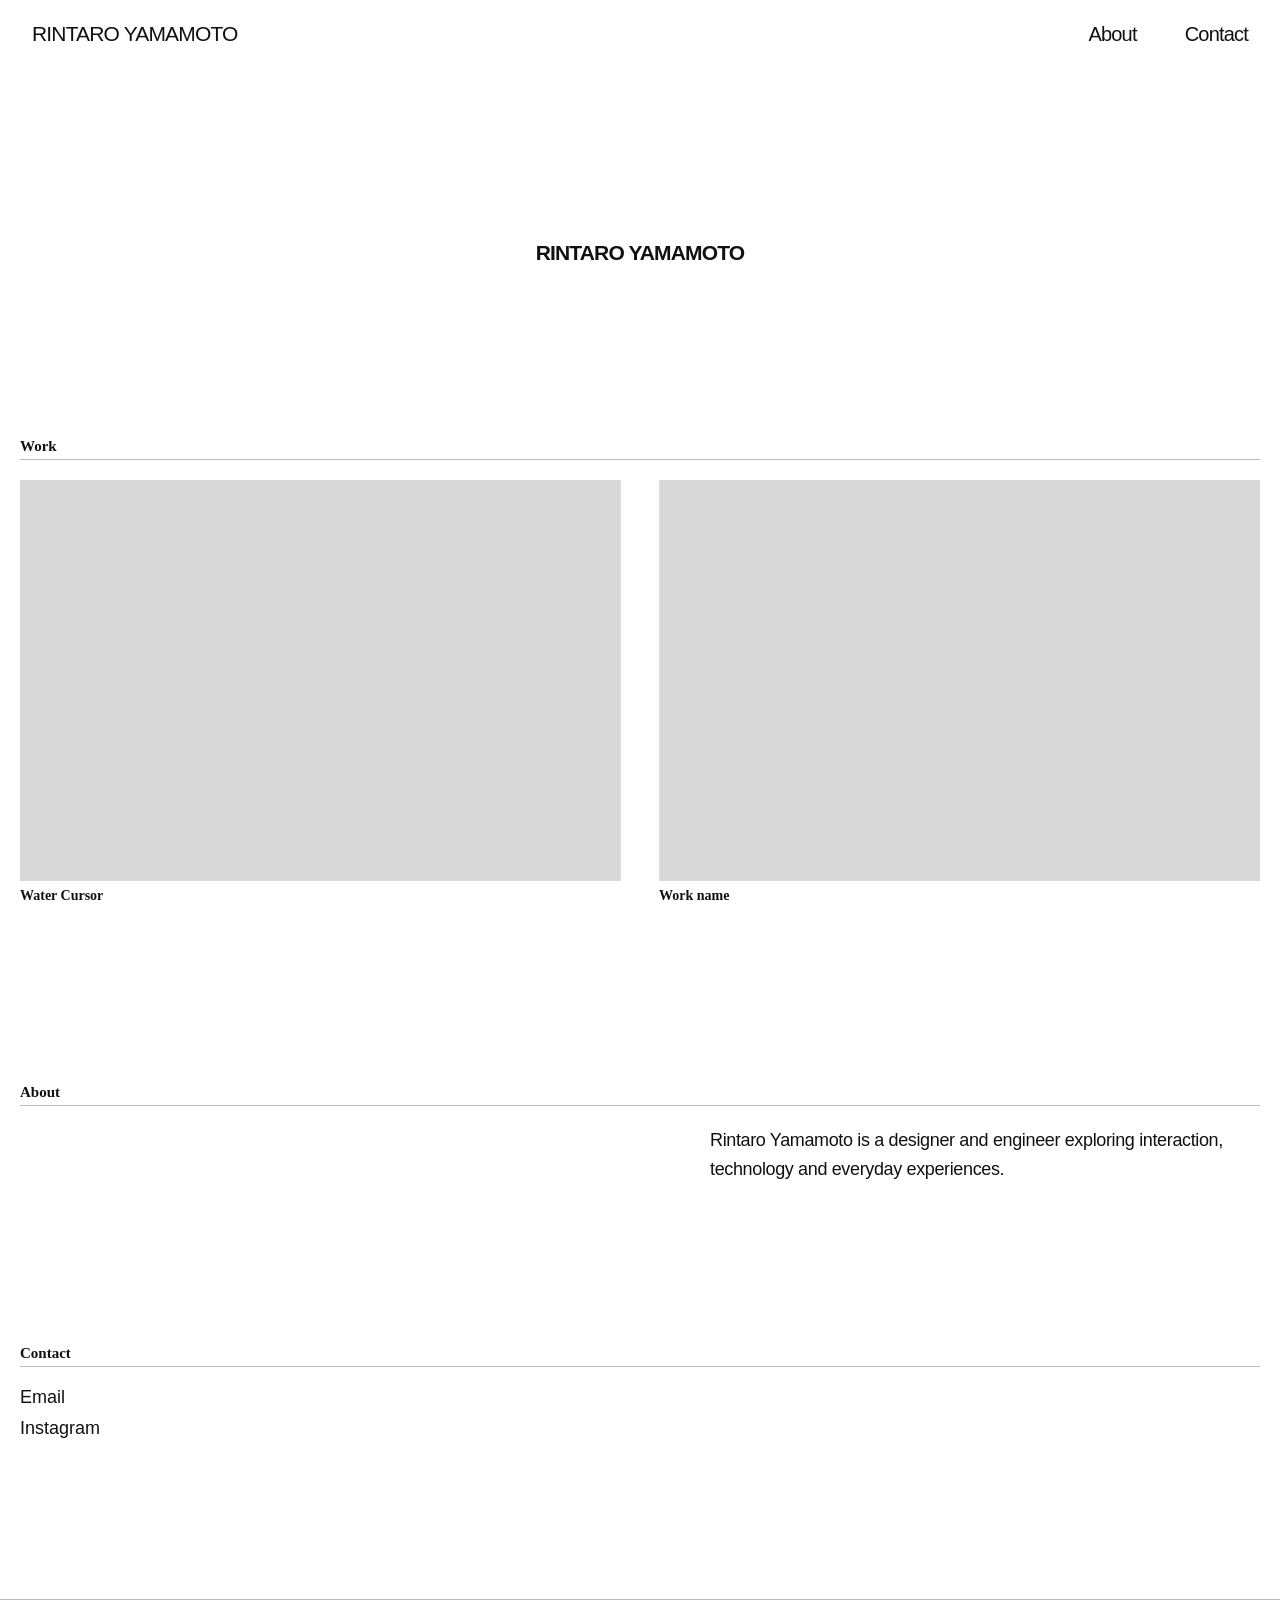
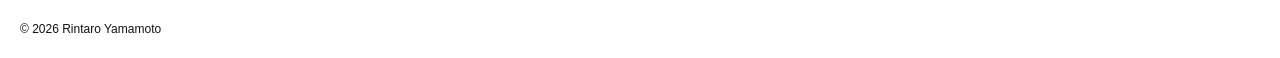
==== index.html @ 67d0cb69 "Initial portfolio site" ====
<!doctype html>
<html lang="ja">
<head>
  <meta charset="UTF-8" />
  <meta name="viewport" content="width=device-width, initial-scale=1" />

  <meta
    name="description"
    content="Rintaro Yamamoto Portfolio"
  />

  <title>Rintaro Yamamoto</title>

  <link rel="stylesheet" href="./assets/style.css" />
</head>

<body>

  <div class="page">

    <!-- Header -->
    <header class="site-header">

      <a class="logo" href="./">
        RINTARO YAMAMOTO
      </a>

      <nav class="nav">
        <a href="#about">About</a>
        <a href="#contact">Contact</a>
      </nav>

    </header>


    <main>

      <!-- Hero -->
      <section class="hero">

        <h1>
          RINTARO YAMAMOTO
        </h1>

      </section>


      <!-- Work -->
      <section class="works" id="work">

        <div class="section-title">
          <h2>Work</h2>
        </div>


        <div class="work-grid">

          <!-- Work 01 -->
          <a
            class="work-item"
            href="./works/water-cursor/"
          >

            <div class="thumbnail">

              <!--
              作品画像を入れる場合は
              下のコメントアウトを外してください

              <img
                src="./assets/water-cursor.jpg"
                alt="Water Cursor"
              >
              -->

            </div>

            <h3>
              Water Cursor
            </h3>

          </a>


          <!-- Work 02 -->
          <div class="work-item">

            <div class="thumbnail"></div>

            <h3>
              Work name
            </h3>

          </div>


          <!--
          作品を追加したい場合は
          このブロックをコピー

          <a
            class="work-item"
            href="./works/example/"
          >

            <div class="thumbnail"></div>

            <h3>
              Work name
            </h3>

          </a>
          -->

        </div>

      </section>


      <!-- About -->
      <section class="about" id="about">

        <div class="section-title">
          <h2>About</h2>
        </div>

        <div class="about-content">

          <p>
            Rintaro Yamamoto is a designer and engineer
            exploring interaction, technology and everyday experiences.
          </p>

        </div>

      </section>


      <!-- Contact -->
      <section class="contact" id="contact">

        <div class="section-title">
          <h2>Contact</h2>
        </div>

        <div class="contact-content">

          <a href="mailto:yourmail@example.com">
            Email
          </a>

          <a href="#">
            Instagram
          </a>

        </div>

      </section>

    </main>


    <footer>

      <span>
        © 2026 Rintaro Yamamoto
      </span>

    </footer>

  </div>

</body>
</html>
---- assets/style.css ----
:root {
  --background: #f2f2f0;
  --page: #ffffff;
  --text: #111111;
  --line: #b9b9b9;
  --thumbnail: #d9d9d9;
}


/* --------------------
   Reset
-------------------- */

* {
  box-sizing: border-box;
}

html {
  scroll-behavior: smooth;
}

body {
  margin: 0;
  background: var(--background);
  color: var(--text);

  font-family:
    Arial,
    Helvetica,
    "Helvetica Neue",
    sans-serif;
}

a {
  color: inherit;
  text-decoration: none;
}


/* --------------------
   Page
-------------------- */

.page {
  width: 100%;
  min-height: 100vh;
  margin: 0;
  background: #fff;
}


/* --------------------
   Header
-------------------- */

.site-header {
  display: flex;

  align-items: center;
  justify-content: space-between;

  padding: 22px 32px;
}


.logo {
  font-size: 21px;
  font-weight: 500;

  letter-spacing: -0.04em;
}


.nav {
  display: flex;

  gap: 48px;
}


.nav a {
  font-size: 20px;
  font-weight: 400;

  letter-spacing: -0.04em;

  transition: opacity 160ms ease;
}


.nav a:hover {
  opacity: 0.45;
}


/* --------------------
   Hero
-------------------- */

.hero {
  height: 370px;

  display: flex;

  justify-content: center;
  align-items: center;
}


.hero h1 {
  margin: 0;

  font-size: 21px;
  font-weight: 600;

  letter-spacing: -0.04em;
}


/* --------------------
   Works
-------------------- */

.works {
  padding: 0 20px 180px;
}


.section-title {
  border-bottom: 1px solid var(--line);

  padding-bottom: 4px;

  margin-bottom: 20px;
}


.section-title h2 {
  margin: 0;

  font-family:
    Georgia,
    "Times New Roman",
    serif;

  font-size: 15px;
  font-weight: 700;
}


.work-grid {
  display: grid;

  grid-template-columns:
    repeat(2, minmax(0, 1fr));

  gap: 38px;
}


.work-item {
  display: block;
}


.thumbnail {
  width: 100%;

  aspect-ratio: 1.5 / 1;

  overflow: hidden;

  background: var(--thumbnail);
}


.thumbnail img {
  width: 100%;
  height: 100%;

  display: block;

  object-fit: cover;

  transition: transform 350ms ease;
}


.work-item h3 {
  margin: 7px 0 0;

  font-family:
    Georgia,
    "Times New Roman",
    serif;

  font-size: 14px;

  font-weight: 700;
}


a.work-item:hover img {
  transform: scale(1.02);
}


a.work-item:hover h3 {
  text-decoration: underline;
}


/* --------------------
   About
-------------------- */

.about {
  padding: 0 20px 160px;
}


.about-content {
  max-width: 550px;

  margin-left: auto;
}


.about-content p {
  margin: 0;

  font-size: 18px;

  line-height: 1.65;

  letter-spacing: -0.02em;
}


/* --------------------
   Contact
-------------------- */

.contact {
  padding: 0 20px 160px;
}


.contact-content {
  display: flex;

  flex-direction: column;

  align-items: flex-start;

  gap: 10px;
}


.contact-content a {
  font-size: 18px;
}


.contact-content a:hover {
  text-decoration: underline;
}


/* --------------------
   Footer
-------------------- */

footer {
  padding: 22px 20px;

  border-top: 1px solid var(--line);

  font-size: 12px;
}


/* --------------------
   Mobile
-------------------- */

@media (max-width: 700px) {

  .page {
    width: calc(100% - 28px);

    margin: 14px auto;
  }


  .site-header {
    padding: 20px;
  }


  .logo {
    font-size: 15px;
  }


  .nav {
    gap: 20px;
  }


  .nav a {
    font-size: 15px;
  }


  .hero {
    height: 300px;
  }


  .hero h1 {
    font-size: 18px;
  }


  .works,
  .about,
  .contact {
    padding-left: 20px;
    padding-right: 20px;
  }


  .work-grid {
    grid-template-columns: 1fr;

    gap: 42px;
  }

}
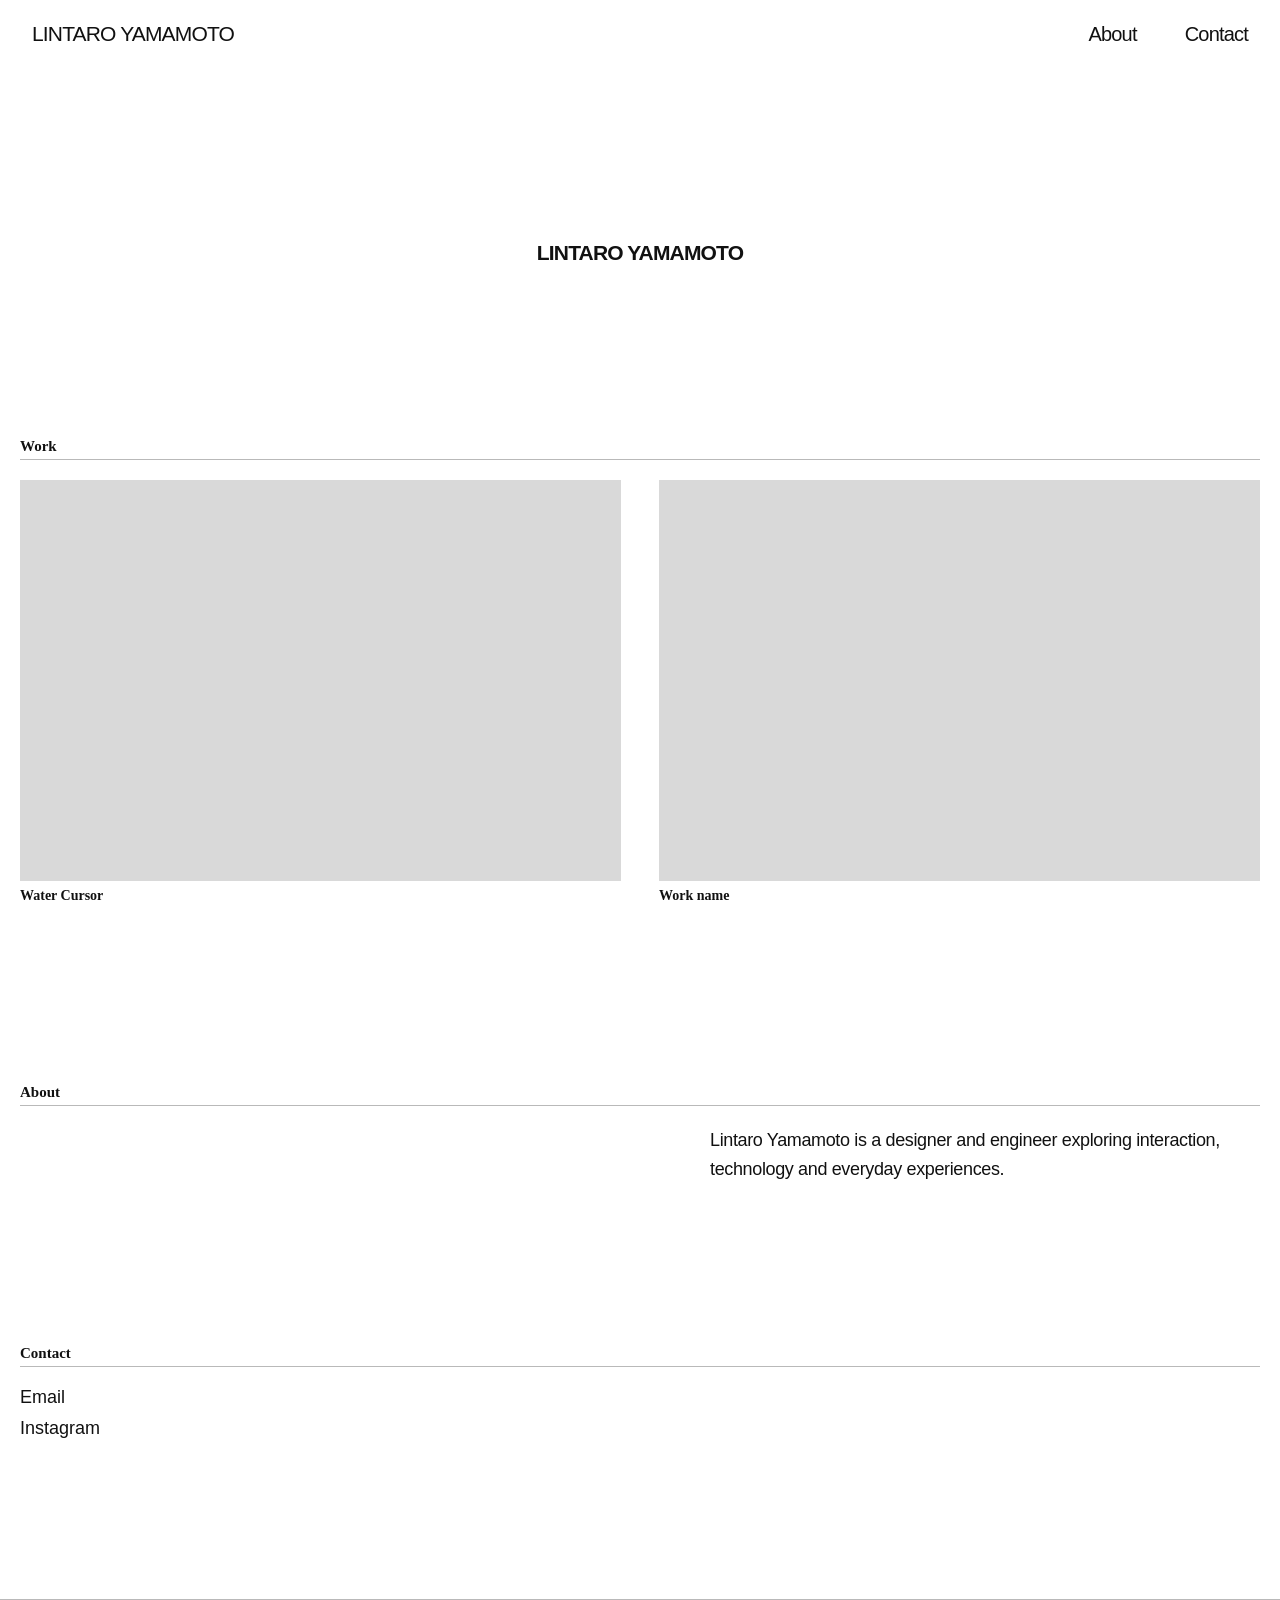
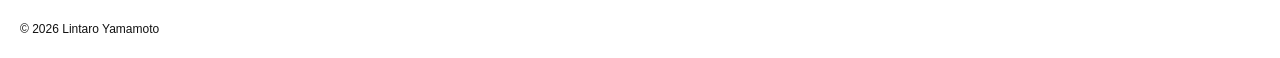
==== commit f4816f0c: "Initial portfolio site" ====
--- a/index.html
+++ b/index.html
@@ -6,10 +6,10 @@
 
   <meta
     name="description"
-    content="Rintaro Yamamoto Portfolio"
+    content="Lintaro Yamamoto Portfolio"
   />
 
-  <title>Rintaro Yamamoto</title>
+  <title>Lintaro Yamamoto</title>
 
   <link rel="stylesheet" href="./assets/style.css" />
 </head>
@@ -22,7 +22,7 @@
     <header class="site-header">
 
       <a class="logo" href="./">
-        RINTARO YAMAMOTO
+        LINTARO YAMAMOTO
       </a>
 
       <nav class="nav">
@@ -39,7 +39,7 @@
       <section class="hero">
 
         <h1>
-          RINTARO YAMAMOTO
+          LINTARO YAMAMOTO
         </h1>
 
       </section>
@@ -127,7 +127,7 @@
         <div class="about-content">
 
           <p>
-            Rintaro Yamamoto is a designer and engineer
+            Lintaro Yamamoto is a designer and engineer
             exploring interaction, technology and everyday experiences.
           </p>
 
@@ -163,7 +163,7 @@
     <footer>
 
       <span>
-        © 2026 Rintaro Yamamoto
+        © 2026 Lintaro Yamamoto
       </span>
 
     </footer>
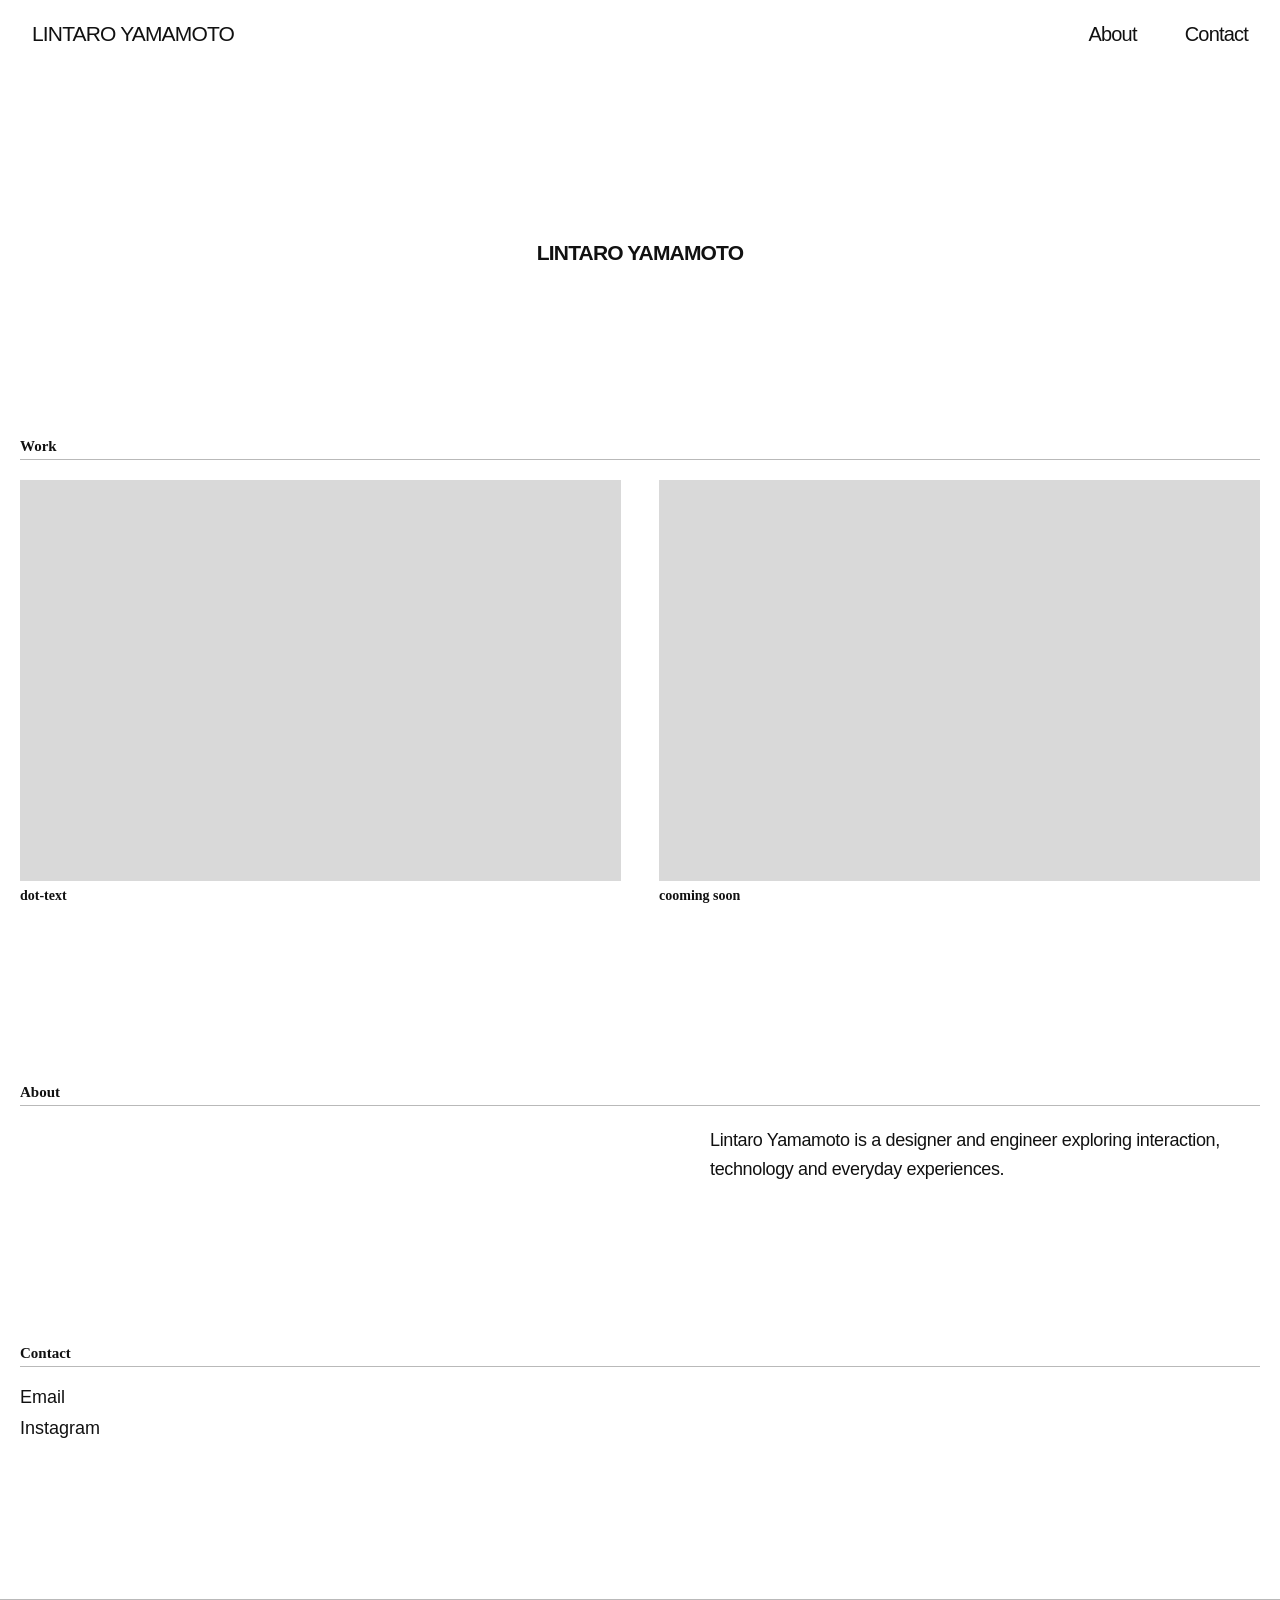
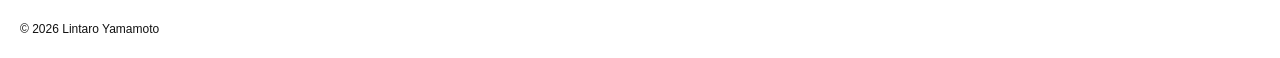
==== commit dad623b9: "Update site" ====
--- a/index.html
+++ b/index.html
@@ -55,10 +55,11 @@
 
         <div class="work-grid">
 
+
           <!-- Work 01 -->
           <a
             class="work-item"
-            href="./works/water-cursor/"
+            href="./works/dot-text/"
           >
 
             <div class="thumbnail">
@@ -76,24 +77,37 @@
             </div>
 
             <h3>
-              Water Cursor
+              dot-text
             </h3>
 
           </a>
 
+          <!-- Work Template -->
+          <a
+            class="work-item"
+            href=""
+          >
 
-          <!-- Work 02 -->
-          <div class="work-item">
+            <div class="thumbnail">
 
-            <div class="thumbnail"></div>
+              <!--
+              作品画像を入れる場合は
+              下のコメントアウトを外してください
+
+              <img
+                src="./assets/water-cursor.jpg"
+                alt="Water Cursor"
+              >
+              -->
+
+            </div>
 
             <h3>
-              Work name
+              cooming soon
             </h3>
 
-          </div>
-
-
+          </a>
+      
           <!--
           作品を追加したい場合は
           このブロックをコピー
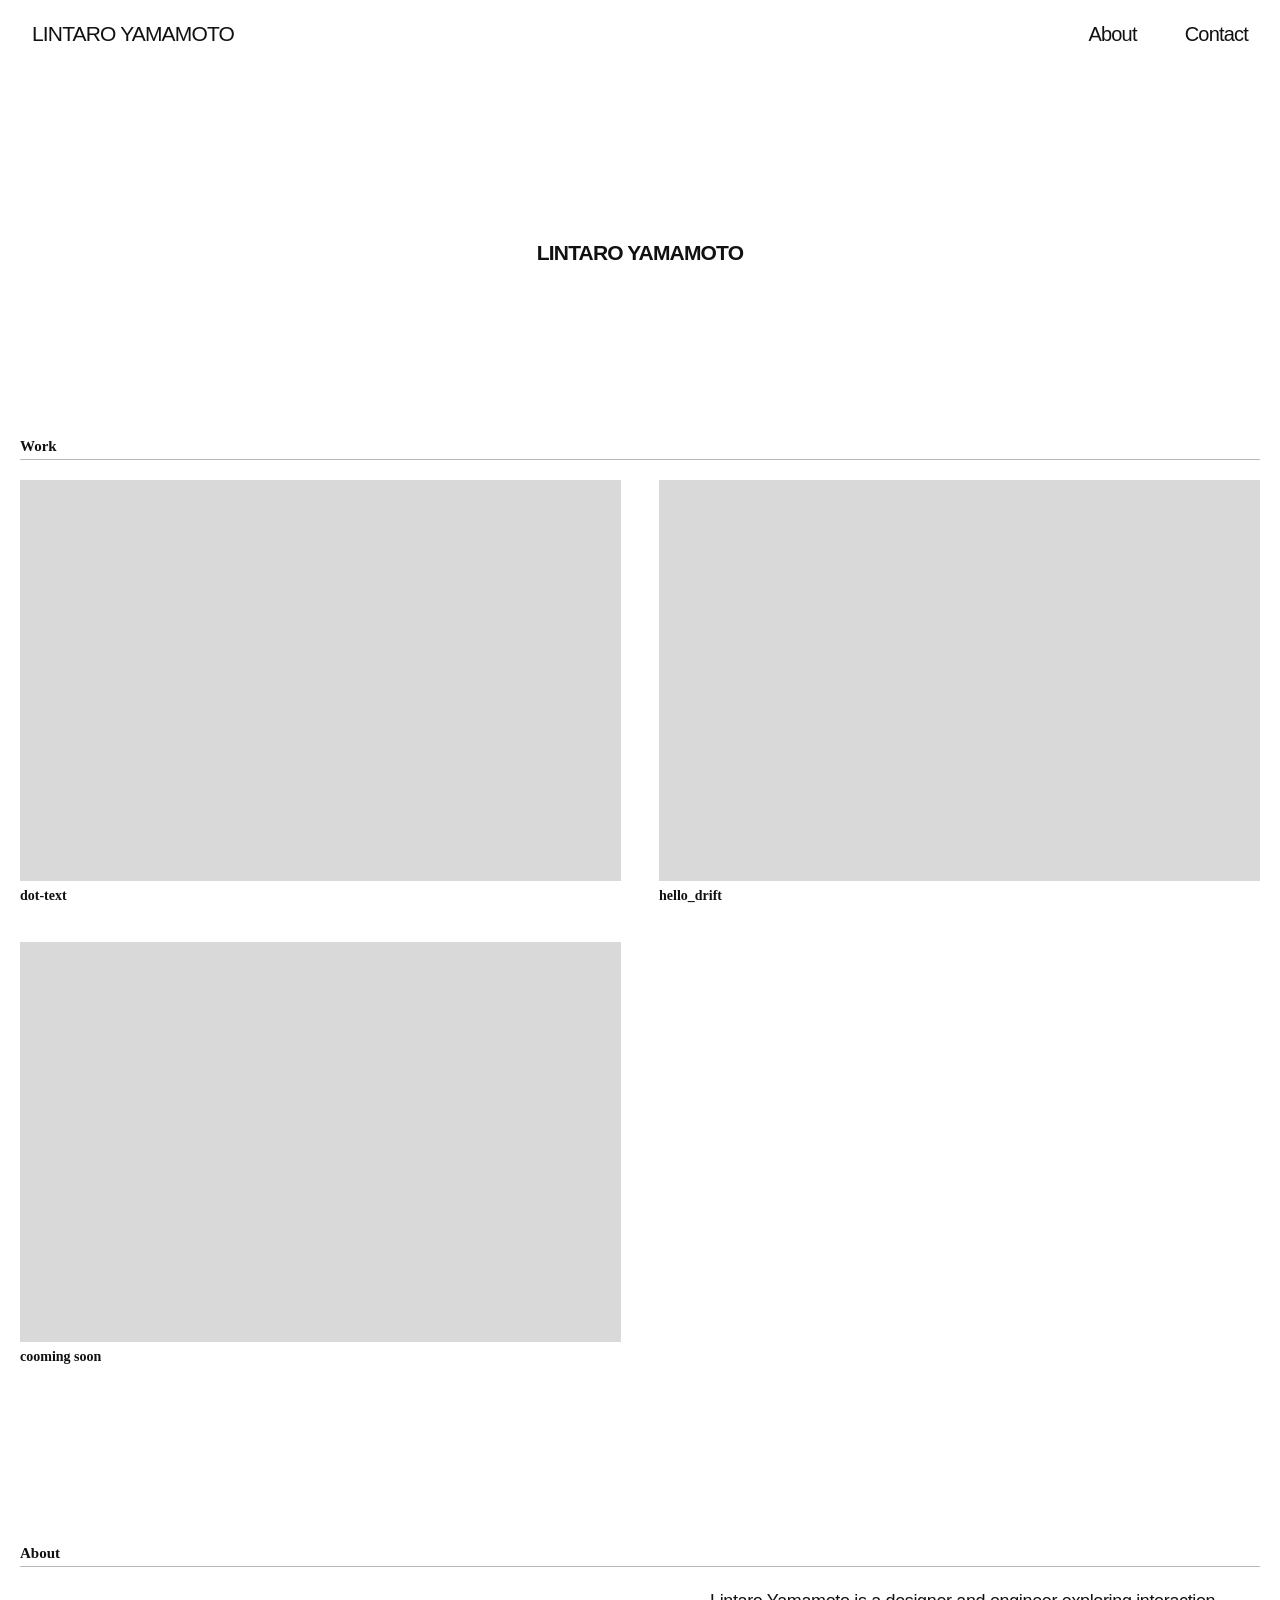
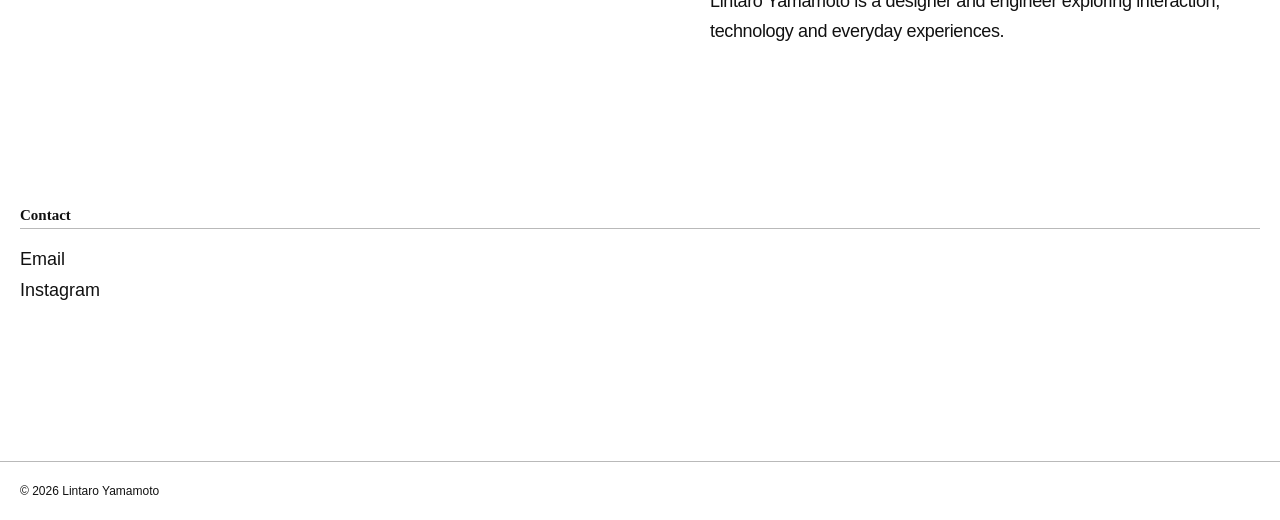
==== commit b42babb6: "Update site" ====
--- a/index.html
+++ b/index.html
@@ -82,10 +82,11 @@
 
           </a>
 
+          
           <!-- Work Template -->
           <a
             class="work-item"
-            href=""
+            href="./works/hello_drift"
           >
 
             <div class="thumbnail">
@@ -103,6 +104,34 @@
             </div>
 
             <h3>
+              hello_drift
+              
+            </h3>
+
+          </a>
+          
+          
+          <!-- Work Template -->
+          <a
+            class="work-item"
+            href=""
+          >
+
+            <div class="thumbnail">
+
+              <!--
+              作品画像を入れる場合は
+              下のコメントアウトを外してください
+
+              <img
+                src="./assets/water-cursor.jpg"
+                alt="Water Cursor"
+              >
+              -->
+
+            </div>
+
+            <h3>
               cooming soon
             </h3>
 
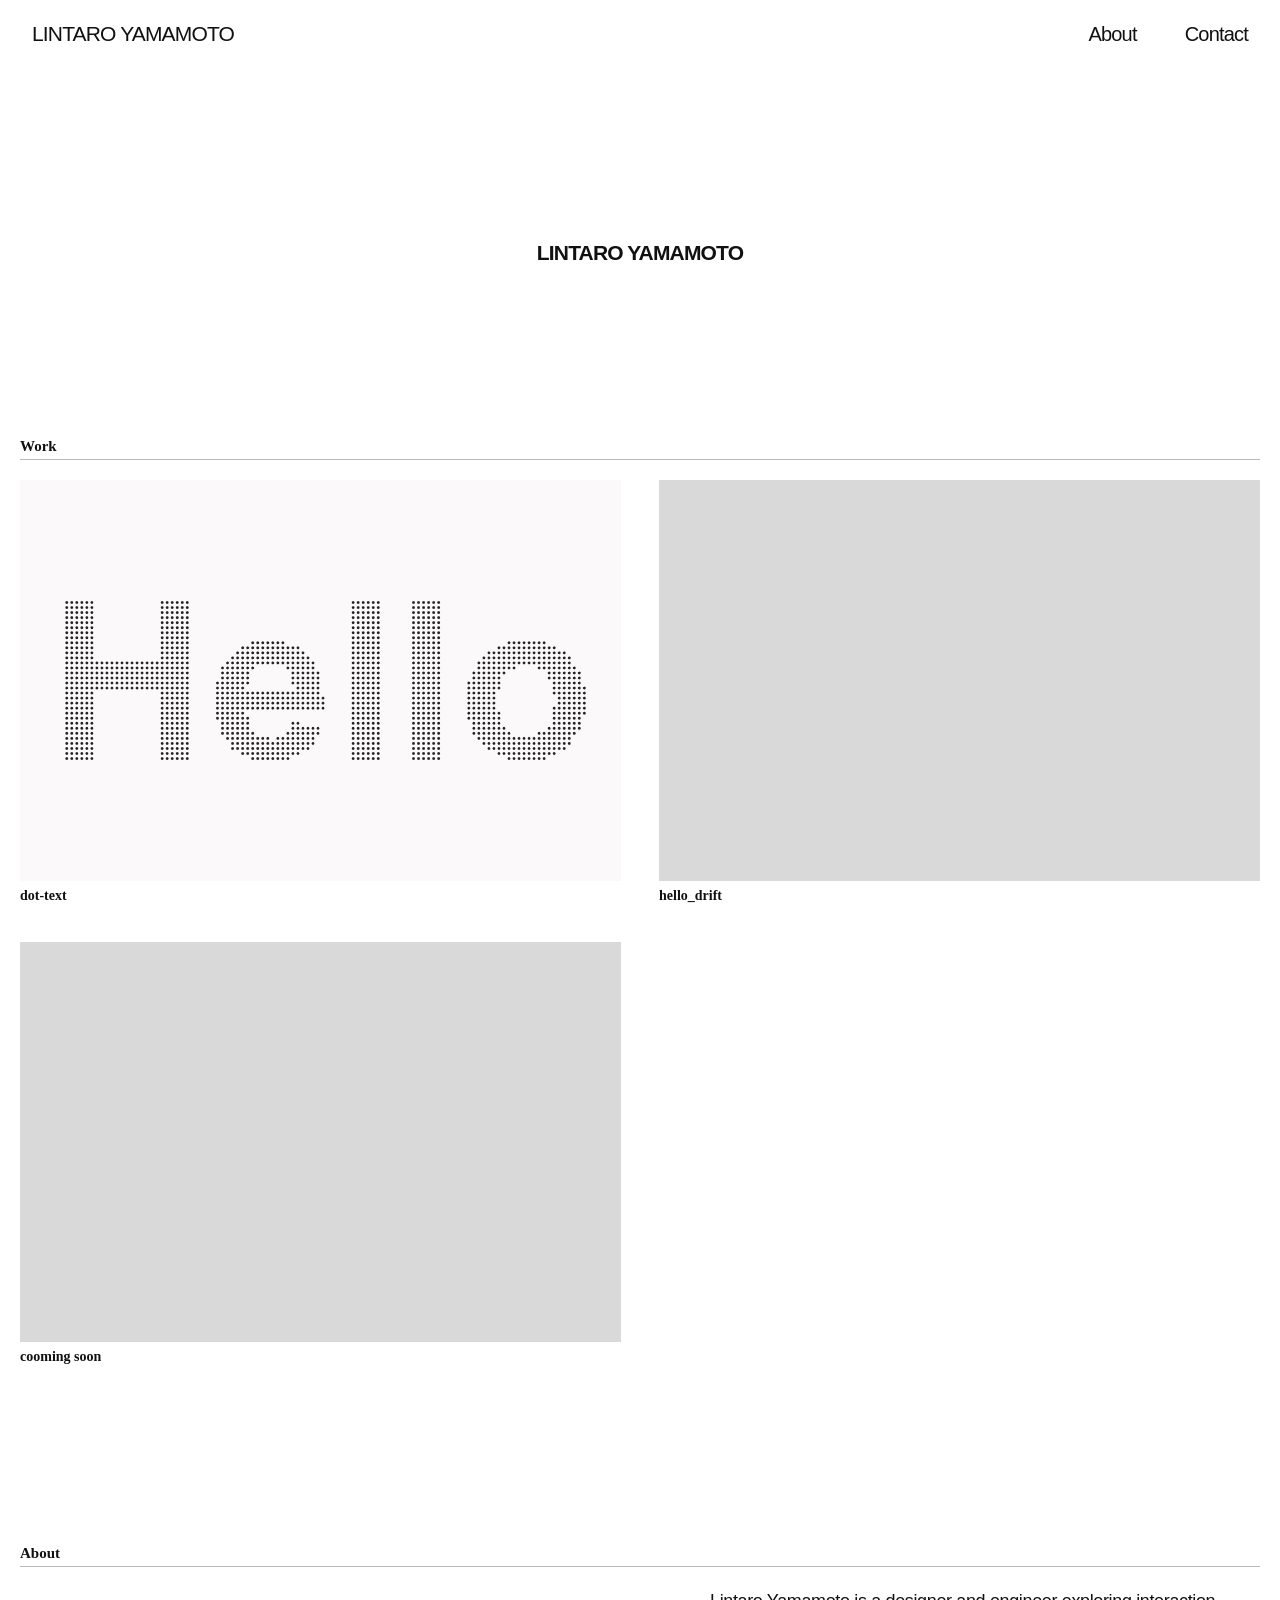
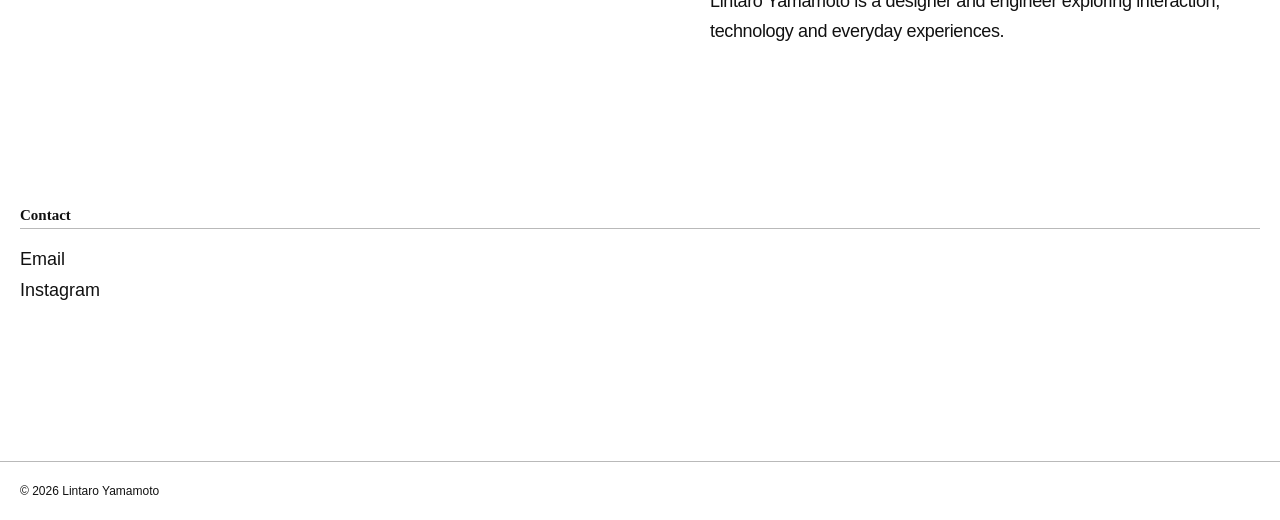
==== commit 846cfd5f: "dottext-thumbnail" ====
--- a/index.html
+++ b/index.html
@@ -64,6 +64,25 @@
 
             <div class="thumbnail">
 
+              <img src="./works/dot-text/thumbnail.png" alt="dot-text">
+
+            </div>
+
+            <h3>
+              dot-text
+            </h3>
+
+          </a>
+
+          
+          <!-- Work Template -->
+          <a
+            class="work-item"
+            href="./works/hello_drift"
+          >
+
+            <div class="thumbnail">
+
               <!--
               作品画像を入れる場合は
               下のコメントアウトを外してください
@@ -77,16 +96,17 @@
             </div>
 
             <h3>
-              dot-text
-            </h3>
-
-          </a>
-
+              hello_drift
+              
+            </h3>
+
+          </a>
+          
           
           <!-- Work Template -->
           <a
             class="work-item"
-            href="./works/hello_drift"
+            href=""
           >
 
             <div class="thumbnail">
@@ -104,34 +124,6 @@
             </div>
 
             <h3>
-              hello_drift
-              
-            </h3>
-
-          </a>
-          
-          
-          <!-- Work Template -->
-          <a
-            class="work-item"
-            href=""
-          >
-
-            <div class="thumbnail">
-
-              <!--
-              作品画像を入れる場合は
-              下のコメントアウトを外してください
-
-              <img
-                src="./assets/water-cursor.jpg"
-                alt="Water Cursor"
-              >
-              -->
-
-            </div>
-
-            <h3>
               cooming soon
             </h3>
 
--- a/assets/style.css
+++ b/assets/style.css
@@ -31,6 +31,14 @@
     sans-serif;
 }
 
+.back-link {
+  display: inline-block;
+  margin-bottom: 28px;
+  color: #777;
+  font-size: 14px;
+  text-decoration: none;
+}
+
 a {
   color: inherit;
   text-decoration: none;
